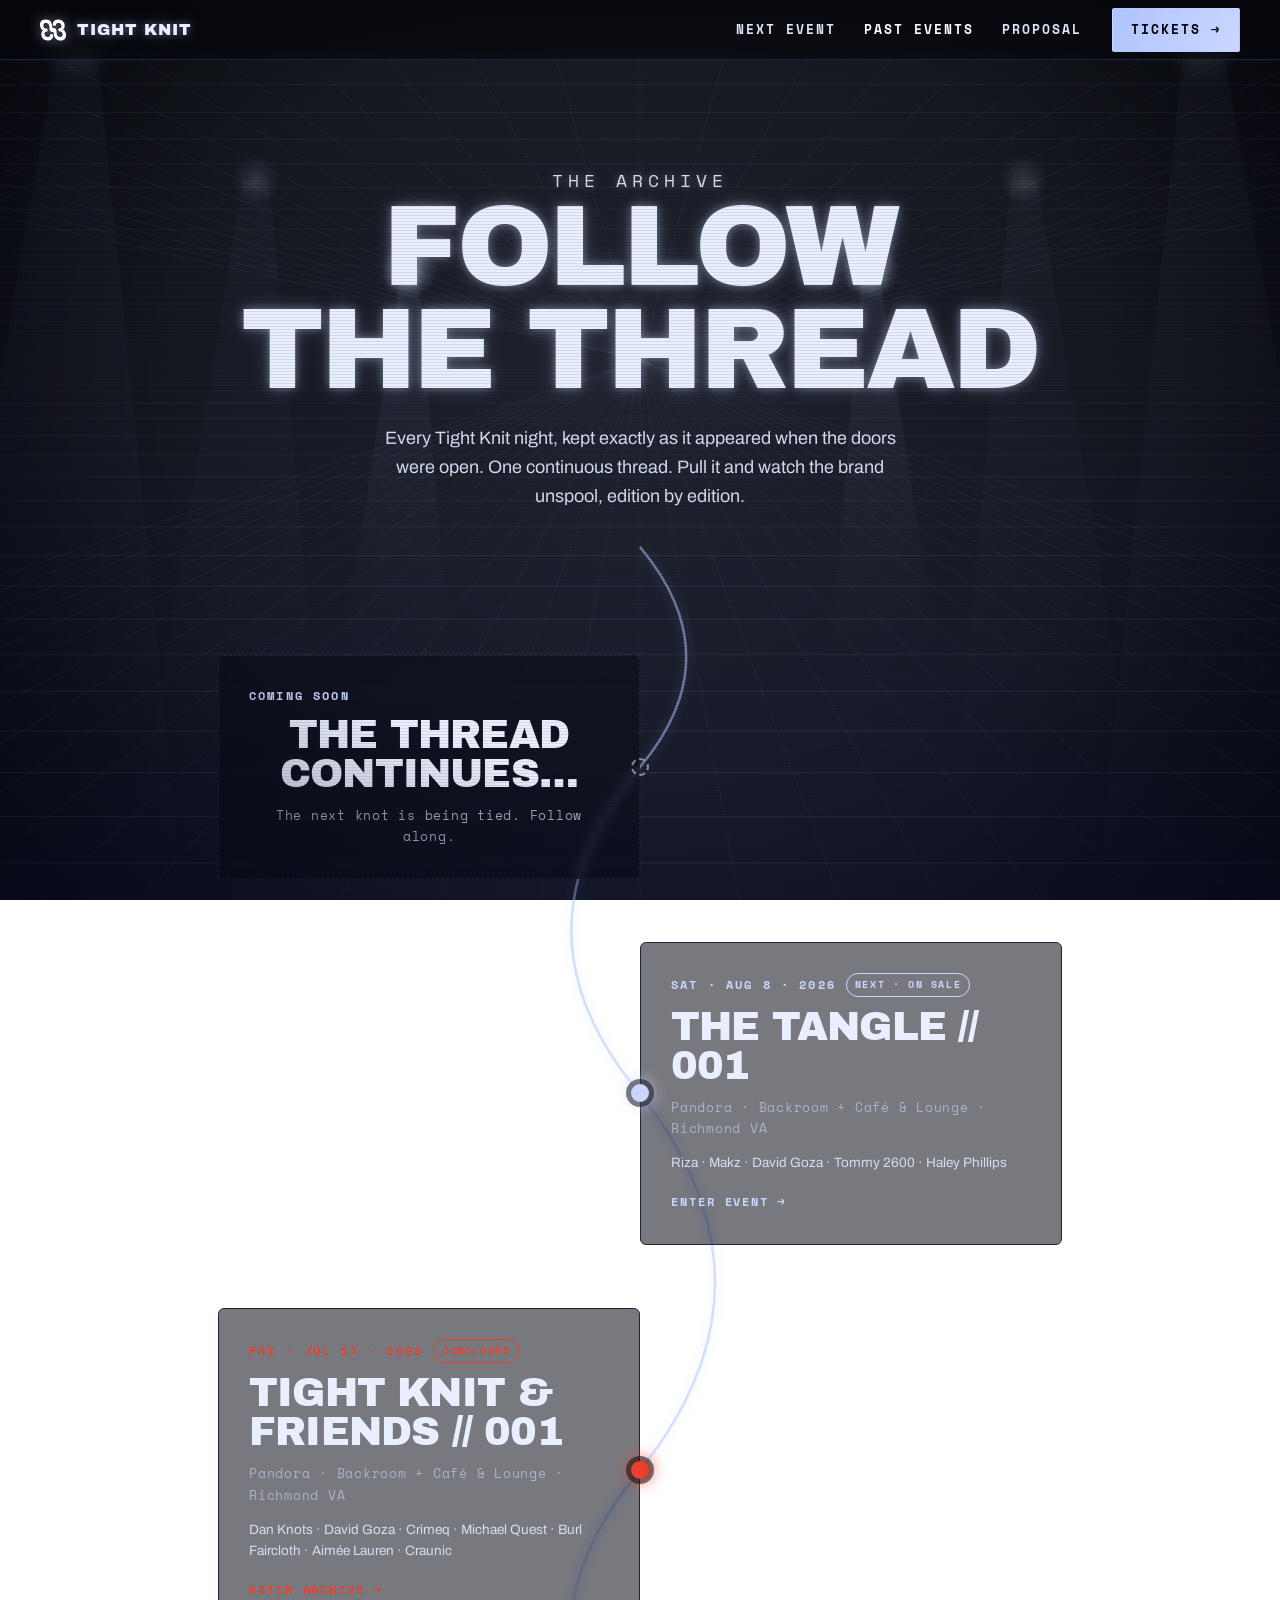
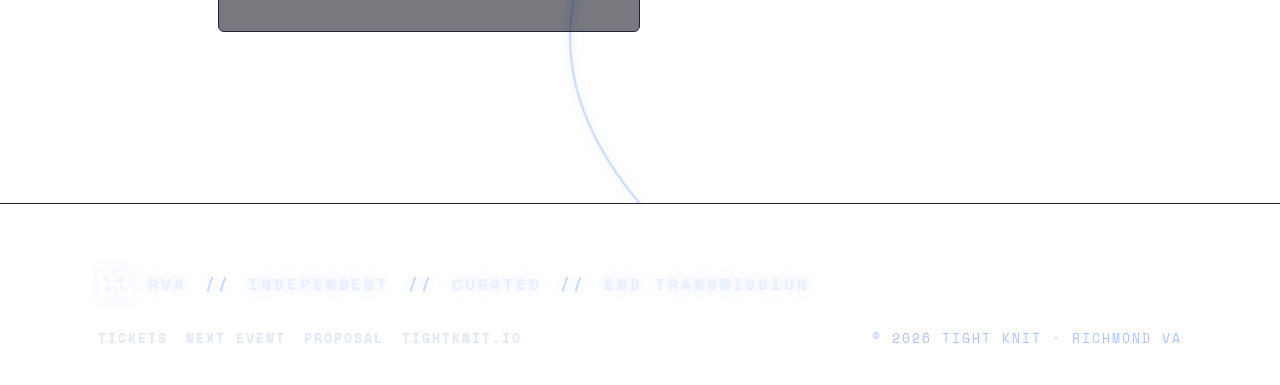
==== past-events.html @ 282d0a08 "v2.3" ====
<!DOCTYPE html>
<html lang="en">
<head>
<meta charset="UTF-8" />
<meta name="viewport" content="width=device-width, initial-scale=1.0, viewport-fit=cover" />
<title>Follow the Thread · Past Events · Tight Knit</title>
<meta name="description" content="The Tight Knit archive · every night, kept as it appeared. Follow the thread of the brand from event to event." />
<meta name="theme-color" content="#06070d" />
<link rel="icon" href="images/favicon.svg" />
<link rel="preconnect" href="https://fonts.googleapis.com" />
<link rel="preconnect" href="https://fonts.gstatic.com" crossorigin />
<link href="https://fonts.googleapis.com/css2?family=Archivo+Black&family=Archivo:wght@400;700;800;900&family=Space+Mono:wght@400;700&display=swap" rel="stylesheet" />
<link rel="stylesheet" href="home.css" />
</head>
<body>

<div class="crt-overlay" aria-hidden="true"></div>
<div class="vignette" aria-hidden="true"></div>
<canvas id="bgCanvas" aria-hidden="true" style="position:fixed;opacity:0.5"></canvas>

<header class="site-header">
  <a class="brand" href="index.html"><img class="brand-logo" src="images/tk-logo.svg" alt="" aria-hidden="true" /> Tight&nbsp;Knit</a>
  <nav class="site-nav" id="siteNav" aria-label="Primary">
    <a class="nav-link" href="index.html">Next Event</a>
    <a class="nav-link" href="past-events.html" aria-current="page">Past Events</a>
    <a class="nav-link" href="proposal.html">Proposal</a>
  </nav>
  <div class="nav-actions">
    <a class="btn btn-primary btn-sm" href="https://shotgun.live/en/events/tkp-the-tangle-001" target="_blank" rel="noopener">Tickets <span class="arrow" aria-hidden="true">→</span></a>
    <button class="nav-toggle" id="navToggle" type="button" aria-label="Open menu" aria-expanded="false" aria-controls="siteNav"><span class="nav-toggle-bars" aria-hidden="true"></span></button>
  </div>
</header>

<main>

  <section class="timeline-hero">
    <div class="wrap">
      <p class="eyebrow reveal">The Archive</p>
      <h1 class="reveal" data-delay="80">Follow<br />the Thread</h1>
      <p class="reveal" data-delay="160">Every Tight Knit night, kept exactly as it appeared when the doors were open. One continuous thread. Pull it and watch the brand unspool, edition by edition.</p>
    </div>
  </section>

  <div class="thread" id="thread">
    <svg class="thread-line" preserveAspectRatio="none" aria-hidden="true"><path class="thread-draw" d="" /></svg>

    <!-- FUTURE — top of the thread, newest first -->
    <div class="node future">
      <span class="knot-dot" aria-hidden="true"></span>
      <div class="card reveal">
        <div class="when"><span>Coming Soon</span></div>
        <h3>The Thread Continues…</h3>
        <div class="meta">The next knot is being tied. Follow along.</div>
      </div>
    </div>

    <!-- NEXT / current, live event -->
    <div class="node right" style="--ev:#c9d6ff">
      <span class="knot-dot" aria-hidden="true"></span>
      <a class="card reveal" href="index.html">
        <div class="when"><span>Sat · Aug 8 · 2026</span> <span class="status">Next · On Sale</span></div>
        <h3>The Tangle // 001</h3>
        <div class="meta">Pandora · Backroom + Café &amp; Lounge · Richmond VA</div>
        <div class="roster">Riza · Makz · David Goza · Tommy 2600 · Haley Phillips</div>
        <span class="enter">Enter Event <span class="arrow" aria-hidden="true">→</span></span>
      </a>
    </div>

    <!-- PAST -->
    <div class="node" style="--ev:#e8402c">
      <span class="knot-dot" aria-hidden="true"></span>
      <a class="card reveal" href="events/tkf-001.html">
        <div class="when"><span>Fri · Jul 17 · 2026</span> <span class="status">Concluded</span></div>
        <h3>Tight Knit &amp; Friends // 001</h3>
        <div class="meta">Pandora · Backroom + Café &amp; Lounge · Richmond VA</div>
        <div class="roster">Dan Knots · David Goza · Crimeq · Michael Quest · Burl Faircloth · Aimée Lauren · Craunic</div>
        <span class="enter">Enter Archive <span class="arrow" aria-hidden="true">→</span></span>
      </a>
    </div>
  </div>

</main>

<footer class="site-footer">
  <div class="wrap">
    <div class="footer-top">
      <img class="footer-logo" src="images/tk-logo.svg" alt="Tight Knit" />
      <div class="footer-marquee">
        <span>RVA</span><span class="sep">//</span>
        <span>Independent</span><span class="sep">//</span>
        <span>Curated</span><span class="sep">//</span>
        <span>End Transmission</span>
      </div>
    </div>
    <div class="footer-grid">
      <div class="footer-links">
        <a href="https://shotgun.live/en/events/tkp-the-tangle-001" target="_blank" rel="noopener">Tickets</a>
        <a href="index.html">Next Event</a>
        <a href="proposal.html">Proposal</a>
        <a href="https://www.tightknit.io" target="_blank" rel="noopener">tightknit.io</a>
      </div>
      <span class="end-transmission"><span>&copy; <span id="year">2026</span> Tight Knit · Richmond VA</span></span>
    </div>
  </div>
</footer>

<script src="home.js"></script>
</body>
</html>
---- home.css ----
/* ============================================================
   TIGHT KNIT · site styles (event landing · archive · timeline)
   Palette is variable-driven. Default = the CURRENT on-sale event
   (The Tangle // 001, cool ice-blue). `.theme-warm` on <body>
   restores an archived event's original palette (TKF // 001, red).
   ============================================================ */

:root {
  /* --- current event palette: THE TANGLE // 001 (ice blue) --- */
  --accent: #afc4ff;
  --accent-rgb: 175, 196, 255;
  --warm: #c9d6ff;
  --warm-rgb: 201, 214, 255;
  --head: #e9efff;
  --ink: #d4ddf2;
  --muted: #8b93a8;
  --muted-bright: #aab2c8;
  --txt-bright: #dfe6f5;
  --line: #20263a;
  --bg-raise: #0c0f1d;
  --accent-dim: rgba(175, 196, 255, 0.14);
  --knot: #e9efff;
  --glow: 0 0 8px rgba(201, 214, 255, 0.42), 0 0 20px rgba(201, 214, 255, 0.22);
  --bg-grad: linear-gradient(180deg, #050609 0%, #06070d 46%, #080a16 82%, #0b0e22 100%);
  --vignette-col: rgba(4, 6, 16, 0.62);
  --veil-btm: rgba(6, 9, 24, 0.5);
  --chrome-1: rgba(5, 6, 11, 0.79);
  --chrome-2: rgba(5, 6, 11, 0.63);

  /* --- type --- */
  --mono: "Space Mono", ui-monospace, SFMono-Regular, Menlo, monospace;
  --sans: "Archivo", system-ui, -apple-system, sans-serif;
  --display: "Archivo Black", "Archivo", system-ui, sans-serif;
  --nav-h: 60px;
  --ease: cubic-bezier(0.22, 1, 0.36, 1);
  --maxw: 1180px;
}

/* --- archived event palette: TIGHT KNIT & FRIENDS // 001 (warm red) --- */
.theme-warm {
  --accent: #e8402c;
  --accent-rgb: 232, 64, 44;
  --warm: #ff7a3d;
  --warm-rgb: 255, 122, 61;
  --head: #fbf1e0;
  --ink: #eceae3;
  --muted: #8a857c;
  --muted-bright: #a39d92;
  --txt-bright: #e9e3d8;
  --line: #2a211c;
  --bg-raise: #0f0b09;
  --accent-dim: rgba(232, 64, 44, 0.14);
  --glow: none;
  --bg-grad: linear-gradient(180deg, #070707 0%, #0a0707 46%, #160d09 82%, #25140c 100%);
  --vignette-col: rgba(8, 3, 3, 0.6);
  --veil-btm: rgba(28, 12, 8, 0.5);
  --chrome-1: rgba(7, 7, 7, 0.79);
  --chrome-2: rgba(7, 7, 7, 0.63);
}

* { margin: 0; padding: 0; box-sizing: border-box; }

html { scroll-behavior: smooth; }

body {
  background: var(--bg-grad) no-repeat;
  background-attachment: fixed;
  color: var(--ink);
  font-family: var(--sans);
  font-size: 16px;
  line-height: 1.6;
  -webkit-font-smoothing: antialiased;
  min-height: 100vh;
  overflow-x: hidden;
}

a { color: inherit; }
::selection { background: var(--accent); color: #05060b; }

/* ---------- CRT atmosphere ---------- */
.crt-overlay {
  position: fixed; inset: 0; z-index: 90; pointer-events: none;
  background: repeating-linear-gradient(
    to bottom,
    transparent 0px, transparent 2px,
    rgba(0, 0, 0, 0.16) 2px, rgba(0, 0, 0, 0.16) 3px
  );
  mix-blend-mode: multiply;
  opacity: 0.55;
}
.vignette {
  position: fixed; inset: 0; z-index: 89; pointer-events: none;
  background: radial-gradient(ellipse at 50% 42%, transparent 54%, var(--vignette-col) 100%);
}

/* ---------- header / nav ---------- */
.site-header {
  position: fixed; top: 0; left: 0; right: 0; z-index: 100;
  height: var(--nav-h);
  display: flex; align-items: center; justify-content: flex-start;
  gap: clamp(14px, 3vw, 30px);
  padding: 0 clamp(16px, 4vw, 40px);
  border-bottom: 1px solid var(--line);
  background: linear-gradient(to bottom, var(--chrome-1), var(--chrome-2));
  backdrop-filter: blur(8px);
}
.brand {
  display: flex; align-items: center; gap: 11px;
  margin-right: auto;
  font-family: var(--display);
  font-size: 16px;
  letter-spacing: 0.06em;
  text-transform: uppercase;
  color: var(--head);
  text-decoration: none;
  white-space: nowrap;
  text-shadow: var(--glow);
}
.brand-logo {
  width: 26px; height: 26px;
  display: block;
  filter: drop-shadow(0 0 6px rgba(var(--warm-rgb), 0.5));
}

.site-nav { display: flex; align-items: center; gap: clamp(10px, 2.4vw, 28px); }
.site-nav a {
  font-family: var(--mono);
  font-size: 12.5px;
  font-weight: 700;
  letter-spacing: 0.16em;
  text-transform: uppercase;
  color: var(--txt-bright);
  text-decoration: none;
  transition: color 0.2s;
  white-space: nowrap;
}
.site-nav a.nav-link:hover,
.site-nav a.nav-link[aria-current="page"] { color: #fff; }
.site-nav a.btn-primary { color: #000; }

/* right-side action cluster: tickets button + mobile hamburger */
.nav-actions { display: flex; align-items: center; gap: 12px; }
.nav-toggle {
  display: none;                 /* shown only on mobile */
  width: 42px; height: 36px;
  align-items: center; justify-content: center;
  border: 1px solid var(--line); border-radius: 4px;
  background: transparent; cursor: pointer;
  transition: border-color 0.2s;
}
.nav-toggle:hover { border-color: var(--accent); }
.nav-toggle-bars, .nav-toggle-bars::before, .nav-toggle-bars::after {
  content: ""; display: block; width: 19px; height: 2px; border-radius: 2px;
  background: var(--head); transition: transform 0.22s var(--ease), opacity 0.15s;
}
.nav-toggle-bars { position: relative; }
.nav-toggle-bars::before { position: absolute; left: 0; top: -6px; }
.nav-toggle-bars::after  { position: absolute; left: 0; top: 6px; }
.nav-toggle[aria-expanded="true"] .nav-toggle-bars { background: transparent; }
.nav-toggle[aria-expanded="true"] .nav-toggle-bars::before { transform: translateY(6px) rotate(45deg); }
.nav-toggle[aria-expanded="true"] .nav-toggle-bars::after  { transform: translateY(-6px) rotate(-45deg); }

/* visible keyboard focus (WCAG 2.4.7) */
a:focus-visible,
button:focus-visible,
.btn:focus-visible {
  outline: 2px solid var(--warm);
  outline-offset: 3px;
  border-radius: 2px;
}

/* ---------- buttons ---------- */
.btn {
  display: inline-flex; align-items: center; gap: 10px;
  font-family: var(--mono);
  font-size: 13.5px;
  font-weight: 700;
  letter-spacing: 0.16em;
  text-transform: uppercase;
  text-decoration: none;
  padding: 15px 26px;
  border: 1px solid var(--accent);
  border-radius: 2px;
  cursor: pointer;
  transition: transform 0.15s var(--ease), box-shadow 0.25s, background 0.25s, color 0.2s;
}
.btn-primary {
  color: #000;
  background: linear-gradient(120deg, var(--accent), var(--warm));
  border-color: transparent;
}
.btn-primary:hover {
  transform: translateY(-2px);
  box-shadow: 0 10px 32px rgba(var(--accent-rgb), 0.4);
}
.btn-ghost { color: var(--head); background: transparent; }
.btn-ghost:hover { background: var(--accent-dim); transform: translateY(-2px); }
.btn-sm { padding: 11px 18px; font-size: 12.5px; }
.btn .arrow { transition: transform 0.2s; }
.btn:hover .arrow { transform: translateX(3px); }

/* ---------- shells ---------- */
main { position: relative; z-index: 1; }
.wrap { width: 100%; max-width: var(--maxw); margin: 0 auto; padding: 0 clamp(20px, 5vw, 48px); }
.section { padding: clamp(56px, 9vh, 110px) 0; }
.section-line { border-top: 1px solid var(--line); }

.eyebrow {
  font-family: var(--mono);
  font-size: 12px;
  letter-spacing: 0.28em;
  text-transform: uppercase;
  color: var(--warm);
  margin-bottom: 18px;
  text-shadow: var(--glow);
}

/* ---------- hero ---------- */
.hero {
  position: relative;
  min-height: 100svh;
  display: flex; align-items: center;
  padding-top: var(--nav-h);
  overflow: hidden;
}
#bgCanvas {
  position: absolute; inset: 0;
  width: 100%; height: 100%;
  display: block; z-index: 0;
}
.hero-veil {
  position: absolute; inset: 0; z-index: 1;
  background: linear-gradient(180deg, rgba(0,0,0,0.5) 0%, rgba(0,0,0,0.42) 60%, var(--veil-btm) 100%);
  pointer-events: none;
}
/* animated Tangle knot centerpiece (current event only) */
.hero-knot {
  position: absolute; z-index: 2;
  right: clamp(-60px, 1vw, 40px);
  top: 50%; transform: translateY(-50%);
  width: min(52vw, 660px); height: min(52vw, 660px);
  opacity: 0.92;
  pointer-events: none;
  overflow: visible;
}
.hero .wrap { position: relative; z-index: 3; }

.hero-kicker {
  font-family: var(--mono);
  font-size: clamp(12px, 1.6vw, 15px);
  font-weight: 700;
  letter-spacing: 0.3em;
  text-transform: uppercase;
  color: var(--head);
  margin-bottom: 6px;
  text-shadow: var(--glow);
}
.hero-kicker .sep { color: var(--warm); }
.hero-sub {
  font-family: var(--mono);
  font-size: clamp(12px, 1.5vw, 15px);
  letter-spacing: 0.24em;
  text-transform: uppercase;
  color: var(--txt-bright);
  margin-bottom: clamp(20px, 4vh, 38px);
}
.hero-title {
  font-family: var(--display);
  font-weight: 400;
  font-size: clamp(60px, 15vw, 200px);
  line-height: 0.84;
  letter-spacing: -0.03em;
  text-transform: uppercase;
  color: var(--head);
  text-shadow: var(--glow), 0 6px 60px rgba(0,0,0,0.6);
}
.hero-title span { display: block; }
.hero-flag {
  margin: clamp(20px, 3.6vh, 36px) 0 0;
  display: flex; flex-wrap: wrap; gap: 12px 24px;
  font-family: var(--mono);
  font-size: clamp(13px, 1.6vw, 17px);
  font-weight: 700;
  letter-spacing: 0.12em;
  text-transform: uppercase;
  color: var(--head);
  text-shadow: var(--glow);
}
.hero-flag .sep { color: var(--warm); font-weight: 700; }
.hero-flag-2 { margin-top: clamp(10px, 1.6vh, 14px); }
.hero-cta { margin-top: clamp(26px, 4.4vh, 44px); display: flex; flex-wrap: wrap; gap: 16px 18px; align-items: center; }

/* ---------- lineup ---------- */
.rooms { display: grid; grid-template-columns: 1fr 1fr; gap: clamp(20px, 4vw, 56px); }
.room { position: relative; }
.room-tag {
  display: flex; align-items: center; gap: clamp(12px, 1.6vw, 18px);
  margin-bottom: 18px;
  padding-bottom: 14px;
  border-bottom: 2px solid;
  border-image: linear-gradient(90deg, var(--accent), var(--warm)) 1;
}
.room-tag .num {
  flex-shrink: 0;
  font-family: var(--display);
  font-size: clamp(30px, 4.4vw, 48px); line-height: 0.9;
  color: var(--warm);
  text-shadow: var(--glow);
}
.room-head { display: flex; flex-direction: column; gap: 6px; }
.room-tag .label {
  font-family: var(--mono);
  font-size: clamp(12px, 1.4vw, 15px);
  font-weight: 700;
  letter-spacing: 0.2em;
  text-transform: uppercase;
  color: var(--head);
  line-height: 1;
}
.room-tag .sub {
  font-family: var(--mono);
  font-size: clamp(10px, 1.1vw, 12px);
  font-weight: 400;
  letter-spacing: 0.16em;
  text-transform: uppercase;
  color: var(--muted-bright);
  line-height: 1;
}
.lineup { list-style: none; }
.lineup li {
  display: flex;
  align-items: center;
  justify-content: space-between;
  gap: clamp(12px, 1.6vw, 18px);
  font-family: var(--display);
  font-size: clamp(19px, 3vw, 40px);
  line-height: 1.05;
  letter-spacing: -0.01em;
  text-transform: uppercase;
  color: var(--head);
  padding: 7px 0;
  white-space: nowrap;
}
.lineup li .who { display: inline-flex; align-items: center; gap: clamp(10px, 1.4vw, 16px); min-width: 0; }
.lineup li .name { display: inline-block; }

/* origin tag, e.g. Riza (DC) / Tommy 2600 (Vinyl) */
.lineup li .origin {
  font-family: var(--mono);
  font-weight: 700;
  font-size: 0.32em;
  letter-spacing: 0.04em;
  color: var(--warm);
  margin-left: 0.5em;
}

/* icon-only SoundCloud / Instagram preview button */
.sc-btn {
  flex-shrink: 0;
  display: inline-flex; align-items: center; justify-content: center;
  width: clamp(28px, 2.6vw, 36px);
  height: clamp(28px, 2.6vw, 36px);
  border: 1px solid var(--line);
  border-radius: 7px;
  color: #ff5500;                        /* SoundCloud brand orange */
  background: rgba(255, 85, 0, 0.07);
  transition: background 0.2s, border-color 0.2s, color 0.2s, transform 0.15s;
}
.sc-btn:hover, .sc-btn:focus-visible {
  background: #ff5500; border-color: #ff5500; color: #000;
  transform: translateY(-1px);
}
.sc-btn.ig { color: #e1306c; background: rgba(225, 48, 108, 0.09); }
.sc-btn.ig:hover, .sc-btn.ig:focus-visible { background: #e1306c; border-color: #e1306c; color: #fff; }
.sc-ico { width: 74%; height: 74%; display: block; fill: currentColor; }

/* parenthetical lockup, e.g. ( HYBRID / LIVE SET ) flanking a name */
.paren-lockup { display: inline-flex; align-items: center; gap: 0.2em; }
.paren-lockup .paren { font-weight: 300; font-size: 0.92em; line-height: 0.78; color: var(--head); }
.paren-lockup .paren-text {
  font-family: var(--sans);
  font-weight: 800; font-size: 0.3em; line-height: 1.04;
  letter-spacing: 0.04em; text-transform: uppercase; text-align: center;
  color: var(--head);
}

/* ---------- details ---------- */
.details { display: grid; grid-template-columns: repeat(3, 1fr); gap: clamp(20px, 3vw, 40px); }
.detail .k {
  font-family: var(--mono);
  font-size: 12px; font-weight: 700; letter-spacing: 0.24em;
  text-transform: uppercase; color: var(--warm); margin-bottom: 12px;
  text-shadow: var(--glow);
}
.detail .v { font-weight: 700; font-size: clamp(20px, 2.4vw, 28px); line-height: 1.35; color: var(--head); }
.detail .v small { display: block; color: var(--muted-bright); font-size: 0.62em; font-weight: 400; letter-spacing: 0.04em; }

.details-cta { margin-top: clamp(32px, 6vh, 56px); display: flex; flex-wrap: wrap; gap: 14px; align-items: center; }

/* archived-event state (no live ticket link in the page body) */
.past-tag {
  display: inline-flex; align-items: center; gap: 10px;
  font-family: var(--mono); font-size: 12.5px; font-weight: 700;
  letter-spacing: 0.2em; text-transform: uppercase;
  color: var(--muted-bright);
  border: 1px solid var(--line); border-radius: 2px;
  padding: 14px 22px;
}
.past-tag .dot { width: 8px; height: 8px; border-radius: 50%; background: var(--muted); }

/* ---------- proposal teaser ---------- */
.teaser { display: grid; grid-template-columns: 1.2fr 1fr; gap: clamp(28px, 5vw, 64px); align-items: center; }
.teaser h2 {
  font-family: var(--display); font-weight: 400;
  font-size: clamp(30px, 4.4vw, 52px); line-height: 1.02; letter-spacing: -0.02em;
  color: var(--head); text-wrap: balance; margin-bottom: 20px;
}
.teaser p { max-width: 54ch; color: var(--ink); font-size: clamp(15px, 1.6vw, 17px); margin-bottom: 26px; }
.teaser em { color: var(--warm); font-style: normal; }
.teaser-card {
  border: 1px solid var(--line); border-radius: 4px;
  background: var(--bg-raise); padding: clamp(22px, 3vw, 36px); font-family: var(--mono);
}
.teaser-card .row {
  display: flex; justify-content: space-between; gap: 16px;
  padding: 12px 0; border-bottom: 1px solid var(--line);
  font-size: 13px; letter-spacing: 0.08em;
}
.teaser-card .row:last-child { border-bottom: 0; }
.teaser-card .row .lab { color: var(--muted-bright); text-transform: uppercase; letter-spacing: 0.16em; }
.teaser-card .row .val { color: var(--head); text-align: right; }

/* ============================================================
   PAST EVENTS · "follow the thread" timeline
   ============================================================ */
.timeline-hero { padding: clamp(96px, 16vh, 180px) 0 clamp(20px, 4vh, 40px); text-align: center; }
.timeline-hero h1 {
  font-family: var(--display); font-weight: 400;
  font-size: clamp(44px, 9vw, 118px); line-height: 0.9; letter-spacing: -0.03em;
  text-transform: uppercase; color: var(--head); text-shadow: var(--glow);
}
.timeline-hero p {
  max-width: 52ch; margin: 22px auto 0; color: var(--ink);
  font-size: clamp(15px, 1.7vw, 18px);
}

.thread { position: relative; max-width: 940px; margin: 0 auto; padding: clamp(20px, 5vh, 60px) clamp(20px, 5vw, 48px) clamp(80px, 12vh, 140px); }
/* the winding thread runs down the centre; SVG sits behind the nodes */
.thread-line { position: absolute; inset: 0; width: 100%; height: 100%; pointer-events: none; z-index: 0; overflow: visible; }
.thread-line path { fill: none; stroke: var(--accent); stroke-width: 2.5; opacity: 0.55;
  filter: drop-shadow(0 0 6px rgba(var(--accent-rgb), 0.5)); }
.thread-line .thread-draw { stroke-dasharray: var(--len); stroke-dashoffset: var(--len); transition: stroke-dashoffset 2.4s var(--ease); }
.thread.in .thread-line .thread-draw { stroke-dashoffset: 0; }

.node { position: relative; z-index: 1; display: grid; grid-template-columns: 1fr 1fr; gap: 0;
  margin: clamp(40px, 7vh, 84px) 0; align-items: center; }
.node .card { grid-column: 1; }
.node.right .card { grid-column: 2; }
/* connector dot on the thread */
.node .knot-dot {
  position: absolute; left: 50%; top: 50%; transform: translate(-50%, -50%);
  width: 18px; height: 18px; border-radius: 50%;
  background: var(--ev, var(--accent));
  box-shadow: 0 0 0 5px rgba(0,0,0,0.5), 0 0 16px 2px var(--ev, var(--accent));
  z-index: 2;
}
.card {
  border: 1px solid var(--line); border-radius: 6px;
  background: rgba(10, 12, 22, 0.55); backdrop-filter: blur(4px);
  padding: clamp(20px, 2.6vw, 30px);
  transition: border-color 0.25s, transform 0.25s, box-shadow 0.25s;
}
a.card { display: block; text-decoration: none; }
a.card:hover { border-color: var(--ev, var(--accent)); transform: translateY(-3px);
  box-shadow: 0 14px 40px rgba(0,0,0,0.4); }
.card .when {
  font-family: var(--mono); font-size: 12px; font-weight: 700; letter-spacing: 0.18em;
  text-transform: uppercase; color: var(--ev, var(--warm)); margin-bottom: 10px;
  display: flex; align-items: center; gap: 10px;
}
.card .status {
  font-size: 10px; letter-spacing: 0.16em; padding: 3px 8px; border-radius: 999px;
  border: 1px solid currentColor;
}
.card h3 {
  font-family: var(--display); font-weight: 400;
  font-size: clamp(24px, 3.4vw, 40px); line-height: 0.98; letter-spacing: -0.02em;
  text-transform: uppercase; color: var(--head); margin-bottom: 12px;
}
.card .meta { font-family: var(--mono); font-size: 12.5px; color: var(--muted-bright);
  letter-spacing: 0.06em; line-height: 1.7; }
.card .roster { margin-top: 14px; font-size: 13.5px; color: var(--ink); line-height: 1.55; }
.card .enter {
  margin-top: 18px; display: inline-flex; align-items: center; gap: 8px;
  font-family: var(--mono); font-size: 12px; font-weight: 700; letter-spacing: 0.16em;
  text-transform: uppercase; color: var(--ev, var(--accent));
}
a.card:hover .enter .arrow { transform: translateX(3px); }
.card .enter .arrow { transition: transform 0.2s; }
.node.future .card { border-style: dashed; opacity: 0.85; text-align: center; }
.node.future .knot-dot { background: transparent; border: 2px dashed var(--muted); box-shadow: none; }

/* ---------- footer ---------- */
.site-footer {
  position: relative; z-index: 1;
  border-top: 1px solid var(--line);
  padding: clamp(40px, 7vh, 72px) 0 clamp(28px, 4vh, 44px);
}
.footer-top { display: flex; align-items: center; gap: 16px; margin-bottom: 28px; }
.footer-logo { width: 34px; height: 34px; opacity: 0.92;
  filter: drop-shadow(0 0 8px rgba(var(--warm-rgb), 0.45)); }
.footer-marquee {
  display: flex; flex-wrap: wrap; align-items: center; gap: 10px 18px;
  font-family: var(--mono); font-size: clamp(13px, 1.6vw, 16px); font-weight: 700;
  letter-spacing: 0.18em; text-transform: uppercase; color: var(--head);
  text-shadow: var(--glow);
}
.footer-marquee .sep { color: var(--warm); }
.footer-grid {
  display: flex; flex-wrap: wrap; justify-content: space-between; gap: 20px;
  font-family: var(--mono); font-size: 12.5px; letter-spacing: 0.16em;
  text-transform: uppercase; color: var(--muted-bright);
}
.footer-grid a { text-decoration: none; font-weight: 700; color: var(--txt-bright); transition: color 0.2s; }
.footer-grid a:hover { color: var(--warm); }
.footer-links { display: flex; flex-wrap: wrap; gap: 18px; }
.end-transmission { display: flex; align-items: center; gap: 8px; color: var(--accent); }

/* ---------- entrance reveal ---------- */
.reveal { opacity: 0; transform: translateY(22px); }
.reveal.in { animation: rise 0.8s var(--ease) forwards; }
@keyframes rise { to { opacity: 1; transform: translateY(0); } }

/* ---------- responsive ---------- */
@media (max-width: 900px) {
  .hero-knot { right: auto; left: 50%; transform: translate(-50%, -50%); top: 46%;
    width: min(88vw, 520px); height: min(88vw, 520px); opacity: 0.32; z-index: 0; }
}
@media (max-width: 860px) {
  .rooms { grid-template-columns: 1fr; gap: 40px; }
  .teaser { grid-template-columns: 1fr; }
  .details { grid-template-columns: 1fr; gap: 26px; }
  /* timeline collapses to a single left rail */
  .node, .node.right { grid-template-columns: 1fr; }
  .node .card, .node.right .card { grid-column: 1; margin-left: 34px; }
  .node .knot-dot { left: 8px; }
  .thread { padding-left: 8px; padding-right: 8px; }
}
/* mobile menu: collapse the nav links into a hamburger dropdown */
@media (max-width: 680px) {
  .nav-toggle { display: inline-flex; }
  .site-nav {
    position: fixed; top: var(--nav-h); left: 0; right: 0;
    flex-direction: column; align-items: stretch; gap: 0;
    padding: 6px clamp(16px, 4vw, 40px) 14px;
    background: linear-gradient(to bottom, var(--chrome-1), var(--chrome-2));
    backdrop-filter: blur(10px);
    border-bottom: 1px solid var(--line);
    max-height: calc(100dvh - var(--nav-h)); overflow-y: auto;
    transform: translateY(-10px); opacity: 0; pointer-events: none;
    transition: opacity 0.2s var(--ease), transform 0.2s var(--ease);
  }
  .site-nav.open { transform: translateY(0); opacity: 1; pointer-events: auto; }
  .site-nav a.nav-link {
    padding: 15px 4px; font-size: 15px; color: var(--head);
    border-bottom: 1px solid var(--line);
  }
  .site-nav a.nav-link:last-child { border-bottom: 0; }
}

@media (max-width: 560px) {
  .brand { font-size: 15px; }
  .hero-flag { flex-direction: column; gap: 8px; }
  .hero-flag .sep { display: none; }
}

@media (prefers-reduced-motion: reduce) {
  html { scroll-behavior: auto; }
  .reveal { opacity: 1; transform: none; animation: none; }
  .thread-line .thread-draw { transition: none; stroke-dashoffset: 0; }
}
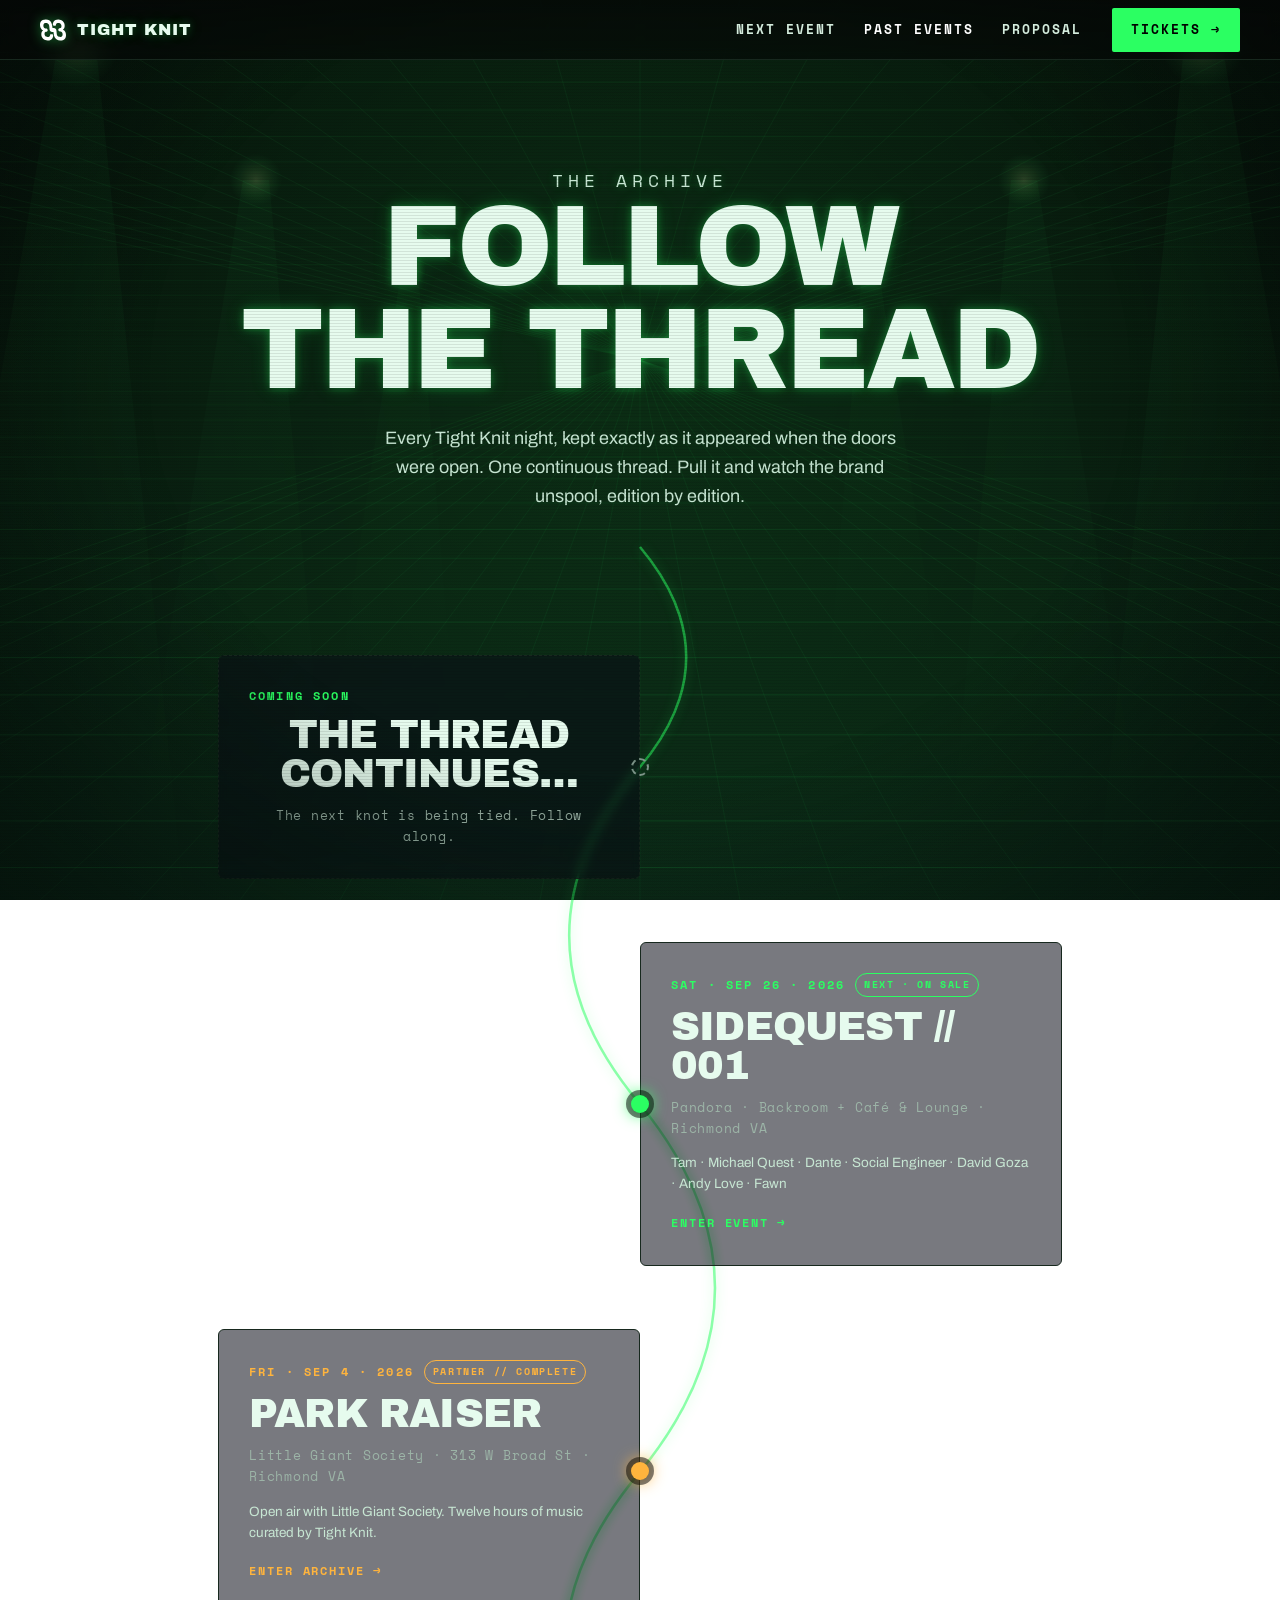
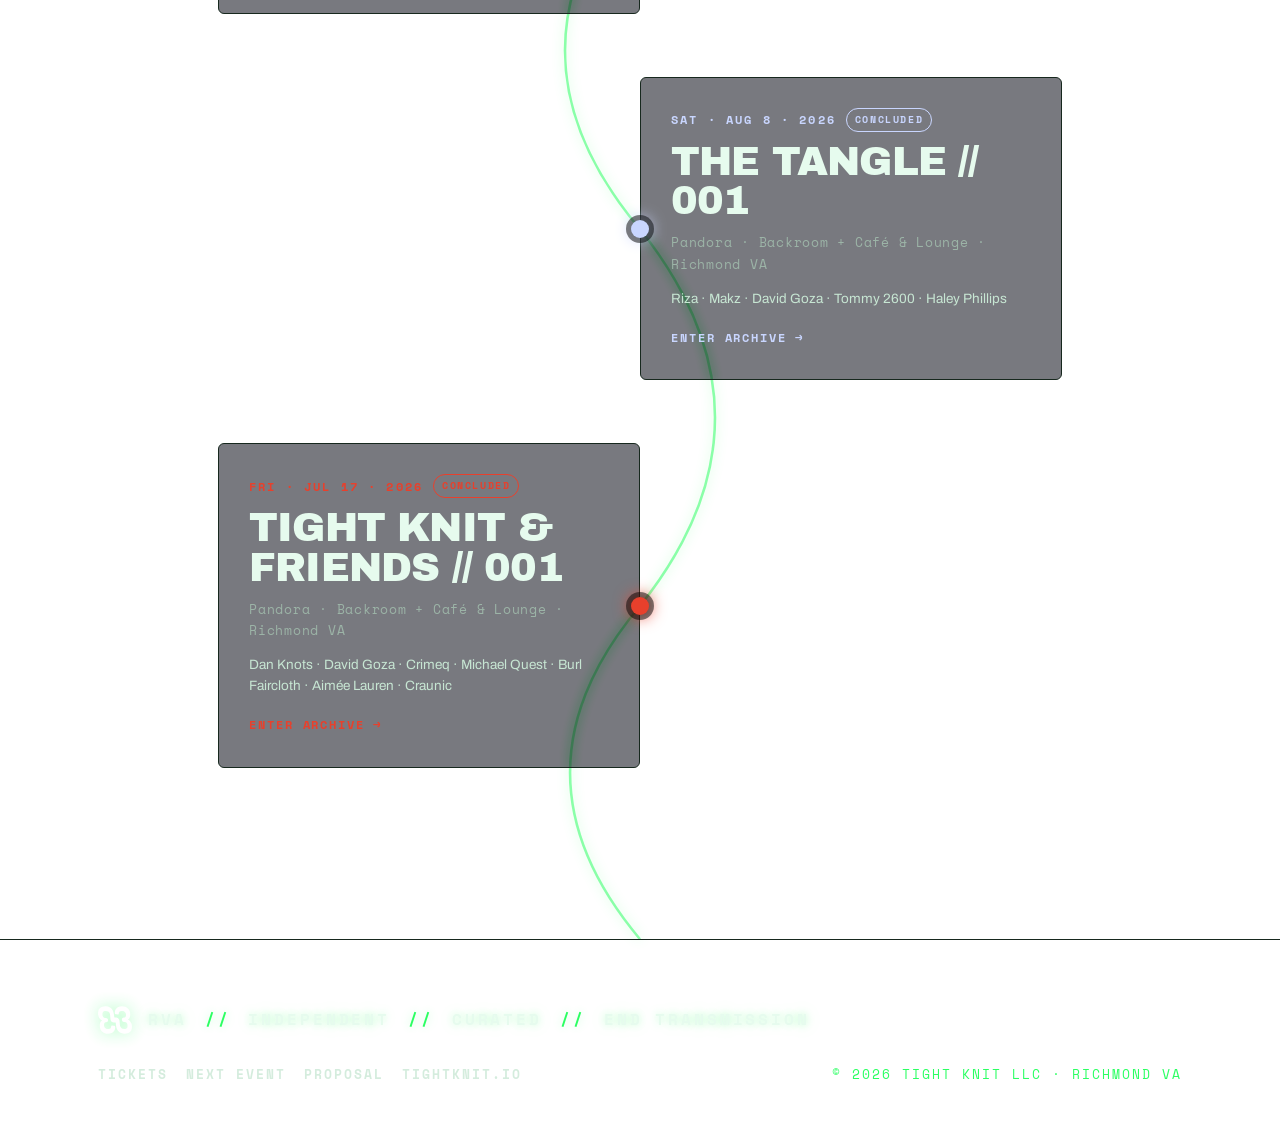
==== commit cddddb9d: "v2.4" ====
--- a/past-events.html
+++ b/past-events.html
@@ -26,7 +26,7 @@
     <a class="nav-link" href="proposal.html">Proposal</a>
   </nav>
   <div class="nav-actions">
-    <a class="btn btn-primary btn-sm" href="https://shotgun.live/en/events/tkp-the-tangle-001" target="_blank" rel="noopener">Tickets <span class="arrow" aria-hidden="true">→</span></a>
+    <a class="btn btn-primary btn-sm" href="https://shotgun.live/events/sidequest-001" target="_blank" rel="noopener">Tickets <span class="arrow" aria-hidden="true">→</span></a>
     <button class="nav-toggle" id="navToggle" type="button" aria-label="Open menu" aria-expanded="false" aria-controls="siteNav"><span class="nav-toggle-bars" aria-hidden="true"></span></button>
   </div>
 </header>
@@ -44,7 +44,7 @@
   <div class="thread" id="thread">
     <svg class="thread-line" preserveAspectRatio="none" aria-hidden="true"><path class="thread-draw" d="" /></svg>
 
-    <!-- FUTURE — top of the thread, newest first -->
+    <!-- FUTURE //top of the thread, newest first -->
     <div class="node future">
       <span class="knot-dot" aria-hidden="true"></span>
       <div class="card reveal">
@@ -55,18 +55,42 @@
     </div>
 
     <!-- NEXT / current, live event -->
-    <div class="node right" style="--ev:#c9d6ff">
+    <div class="node right" style="--ev:#2bff62">
       <span class="knot-dot" aria-hidden="true"></span>
       <a class="card reveal" href="index.html">
-        <div class="when"><span>Sat · Aug 8 · 2026</span> <span class="status">Next · On Sale</span></div>
-        <h3>The Tangle // 001</h3>
+        <div class="when"><span>Sat · Sep 26 · 2026</span> <span class="status">Next · On Sale</span></div>
+        <h3>Sidequest // 001</h3>
         <div class="meta">Pandora · Backroom + Café &amp; Lounge · Richmond VA</div>
-        <div class="roster">Riza · Makz · David Goza · Tommy 2600 · Haley Phillips</div>
+        <div class="roster">Tam · Michael Quest · Dante · Social Engineer · David Goza · Andy Love · Fawn</div>
         <span class="enter">Enter Event <span class="arrow" aria-hidden="true">→</span></span>
       </a>
     </div>
 
-    <!-- PAST -->
+    <!-- PAST //Park Raiser (partner, Little Giant Society) -->
+    <div class="node" style="--ev:#ffb43d">
+      <span class="knot-dot" aria-hidden="true"></span>
+      <a class="card reveal" href="events/park-raiser.html">
+        <div class="when"><span>Fri · Sep 4 · 2026</span> <span class="status">Partner // Complete</span></div>
+        <h3>Park Raiser</h3>
+        <div class="meta">Little Giant Society · 313 W Broad St · Richmond VA</div>
+        <div class="roster">Open air with Little Giant Society. Twelve hours of music curated by Tight Knit.</div>
+        <span class="enter">Enter Archive <span class="arrow" aria-hidden="true">→</span></span>
+      </a>
+    </div>
+
+    <!-- PAST //The Tangle -->
+    <div class="node right" style="--ev:#c9d6ff">
+      <span class="knot-dot" aria-hidden="true"></span>
+      <a class="card reveal" href="events/tangle-001.html">
+        <div class="when"><span>Sat · Aug 8 · 2026</span> <span class="status">Concluded</span></div>
+        <h3>The Tangle // 001</h3>
+        <div class="meta">Pandora · Backroom + Café &amp; Lounge · Richmond VA</div>
+        <div class="roster">Riza · Makz · David Goza · Tommy 2600 · Haley Phillips</div>
+        <span class="enter">Enter Archive <span class="arrow" aria-hidden="true">→</span></span>
+      </a>
+    </div>
+
+    <!-- PAST //TK & Friends -->
     <div class="node" style="--ev:#e8402c">
       <span class="knot-dot" aria-hidden="true"></span>
       <a class="card reveal" href="events/tkf-001.html">
@@ -94,12 +118,12 @@
     </div>
     <div class="footer-grid">
       <div class="footer-links">
-        <a href="https://shotgun.live/en/events/tkp-the-tangle-001" target="_blank" rel="noopener">Tickets</a>
+        <a href="index.html">Tickets</a>
         <a href="index.html">Next Event</a>
         <a href="proposal.html">Proposal</a>
         <a href="https://www.tightknit.io" target="_blank" rel="noopener">tightknit.io</a>
       </div>
-      <span class="end-transmission"><span>&copy; <span id="year">2026</span> Tight Knit · Richmond VA</span></span>
+      <span class="end-transmission"><span>&copy; <span id="year">2026</span> Tight Knit LLC · Richmond VA</span></span>
     </div>
   </div>
 </footer>
--- a/home.css
+++ b/home.css
@@ -1,12 +1,45 @@
 /* ============================================================
    TIGHT KNIT · site styles (event landing · archive · timeline)
    Palette is variable-driven. Default = the CURRENT on-sale event
-   (The Tangle // 001, cool ice-blue). `.theme-warm` on <body>
-   restores an archived event's original palette (TKF // 001, red).
+   (Sidequest // 001, vivid green). Body theme classes restore an
+   archived event's original palette:
+     .theme-blue  → The Tangle // 001 (ice blue)
+     .theme-warm  → Tight Knit & Friends // 001 (red)
    ============================================================ */
 
 :root {
-  /* --- current event palette: THE TANGLE // 001 (ice blue) --- */
+  /* --- current event palette: SIDEQUEST // 001 (vivid green) --- */
+  --accent: #2bff62;
+  --accent-rgb: 43, 255, 98;
+  --warm: #2bff62;
+  --warm-rgb: 43, 255, 98;
+  --head: #e6fbee;
+  --ink: #c7e6d3;
+  --muted: #7e968a;
+  --muted-bright: #9cb4a7;
+  --txt-bright: #d4ecdd;
+  --line: #17281e;
+  --bg-raise: #0a1510;
+  --accent-dim: rgba(43, 255, 98, 0.13);
+  --knot: #e6fbee;
+  --glow: 0 0 8px rgba(43, 255, 98, 0.30), 0 0 20px rgba(43, 255, 98, 0.16);
+  --bg-grad: linear-gradient(180deg, #050706 0%, #060a08 46%, #08150e 82%, #0a1e14 100%);
+  --vignette-col: rgba(3, 12, 8, 0.62);
+  --veil-btm: rgba(6, 22, 14, 0.5);
+  --chrome-1: rgba(5, 7, 6, 0.79);
+  --chrome-2: rgba(5, 7, 6, 0.63);
+
+  /* --- type --- */
+  --mono: "Space Mono", ui-monospace, SFMono-Regular, Menlo, monospace;
+  --sans: "Archivo", system-ui, -apple-system, sans-serif;
+  --display: "Archivo Black", "Archivo", system-ui, sans-serif;
+  --nav-h: 60px;
+  --ease: cubic-bezier(0.22, 1, 0.36, 1);
+  --maxw: 1180px;
+}
+
+/* --- archived event palette: THE TANGLE // 001 (ice blue) --- */
+.theme-blue {
   --accent: #afc4ff;
   --accent-rgb: 175, 196, 255;
   --warm: #c9d6ff;
@@ -26,14 +59,6 @@
   --veil-btm: rgba(6, 9, 24, 0.5);
   --chrome-1: rgba(5, 6, 11, 0.79);
   --chrome-2: rgba(5, 6, 11, 0.63);
-
-  /* --- type --- */
-  --mono: "Space Mono", ui-monospace, SFMono-Regular, Menlo, monospace;
-  --sans: "Archivo", system-ui, -apple-system, sans-serif;
-  --display: "Archivo Black", "Archivo", system-ui, sans-serif;
-  --nav-h: 60px;
-  --ease: cubic-bezier(0.22, 1, 0.36, 1);
-  --maxw: 1180px;
 }
 
 /* --- archived event palette: TIGHT KNIT & FRIENDS // 001 (warm red) --- */
@@ -58,6 +83,29 @@
   --chrome-2: rgba(7, 7, 7, 0.63);
 }
 
+/* --- partner event palette: PARK RAISER / Little Giant Society (amber) --- */
+.theme-amber {
+  --accent: #ffb43d;
+  --accent-rgb: 255, 180, 61;
+  --warm: #ffcf8a;
+  --warm-rgb: 255, 207, 138;
+  --head: #fdf3e3;
+  --ink: #e6dccb;
+  --muted: #9a8f7c;
+  --muted-bright: #bcb19b;
+  --txt-bright: #efe6d6;
+  --line: #2a2418;
+  --bg-raise: #14110a;
+  --accent-dim: rgba(255, 180, 61, 0.13);
+  --knot: #fdf3e3;
+  --glow: 0 0 8px rgba(255, 180, 61, 0.30), 0 0 20px rgba(255, 180, 61, 0.16);
+  --bg-grad: linear-gradient(180deg, #0a0906 0%, #0c0a06 46%, #17120a 82%, #221a0d 100%);
+  --vignette-col: rgba(12, 9, 3, 0.62);
+  --veil-btm: rgba(22, 16, 8, 0.5);
+  --chrome-1: rgba(8, 7, 5, 0.79);
+  --chrome-2: rgba(8, 7, 5, 0.63);
+}
+
 * { margin: 0; padding: 0; box-sizing: border-box; }
 
 html { scroll-behavior: smooth; }
@@ -233,7 +281,7 @@
   background: linear-gradient(180deg, rgba(0,0,0,0.5) 0%, rgba(0,0,0,0.42) 60%, var(--veil-btm) 100%);
   pointer-events: none;
 }
-/* animated Tangle knot centerpiece (current event only) */
+/* animated Tangle knot centerpiece (Tangle event only) */
 .hero-knot {
   position: absolute; z-index: 2;
   right: clamp(-60px, 1vw, 40px);
@@ -243,6 +291,23 @@
   pointer-events: none;
   overflow: visible;
 }
+/* static glyph centerpiece (e.g. the Sidequest marker) */
+.hero-glyph {
+  position: absolute; z-index: 2;
+  left: clamp(-30px, 3vw, 70px);
+  top: 50%;
+  width: min(40vw, 460px); height: auto;
+  color: var(--accent);
+  fill: currentColor;
+  opacity: 0.9;
+  pointer-events: none;
+  filter: drop-shadow(0 0 14px rgba(var(--accent-rgb), 0.55)) drop-shadow(0 0 40px rgba(var(--accent-rgb), 0.3));
+  animation: glyph-float 7s var(--ease) infinite;
+}
+@keyframes glyph-float {
+  0%, 100% { transform: translateY(-52%) rotate(-3deg); }
+  50%      { transform: translateY(-48%) rotate(3deg); }
+}
 .hero .wrap { position: relative; z-index: 3; }
 
 .hero-kicker {
@@ -256,6 +321,13 @@
   text-shadow: var(--glow);
 }
 .hero-kicker .sep { color: var(--warm); }
+.kicker-mark {
+  width: 1em; height: 1.15em;
+  fill: var(--accent);
+  vertical-align: -0.18em;
+  margin-right: 0.55em;
+  filter: drop-shadow(0 0 6px rgba(var(--accent-rgb), 0.5));
+}
 .hero-sub {
   font-family: var(--mono);
   font-size: clamp(12px, 1.5vw, 15px);
@@ -392,8 +464,8 @@
   text-transform: uppercase; color: var(--warm); margin-bottom: 12px;
   text-shadow: var(--glow);
 }
-.detail .v { font-weight: 700; font-size: clamp(20px, 2.4vw, 28px); line-height: 1.35; color: var(--head); }
-.detail .v small { display: block; color: var(--muted-bright); font-size: 0.62em; font-weight: 400; letter-spacing: 0.04em; }
+.detail .v { font-family: var(--sans); font-weight: 700; font-size: clamp(20px, 2.4vw, 28px); line-height: 1.35; color: var(--head); }
+.detail .v small { font-family: var(--sans); display: block; color: var(--muted-bright); font-size: 0.62em; font-weight: 400; letter-spacing: 0.04em; }
 
 .details-cta { margin-top: clamp(32px, 6vh, 56px); display: flex; flex-wrap: wrap; gap: 14px; align-items: center; }
 
@@ -535,6 +607,8 @@
 @media (max-width: 900px) {
   .hero-knot { right: auto; left: 50%; transform: translate(-50%, -50%); top: 46%;
     width: min(88vw, 520px); height: min(88vw, 520px); opacity: 0.32; z-index: 0; }
+  .hero-glyph { right: auto; left: 50%; top: 46%; z-index: 0; opacity: 0.22;
+    width: min(74vw, 420px); animation: none; transform: translate(-50%, -50%); }
 }
 @media (max-width: 860px) {
   .rooms { grid-template-columns: 1fr; gap: 40px; }
@@ -578,4 +652,5 @@
   html { scroll-behavior: auto; }
   .reveal { opacity: 1; transform: none; animation: none; }
   .thread-line .thread-draw { transition: none; stroke-dashoffset: 0; }
-}
+  .hero-glyph { animation: none; transform: translateY(-50%); }
+}
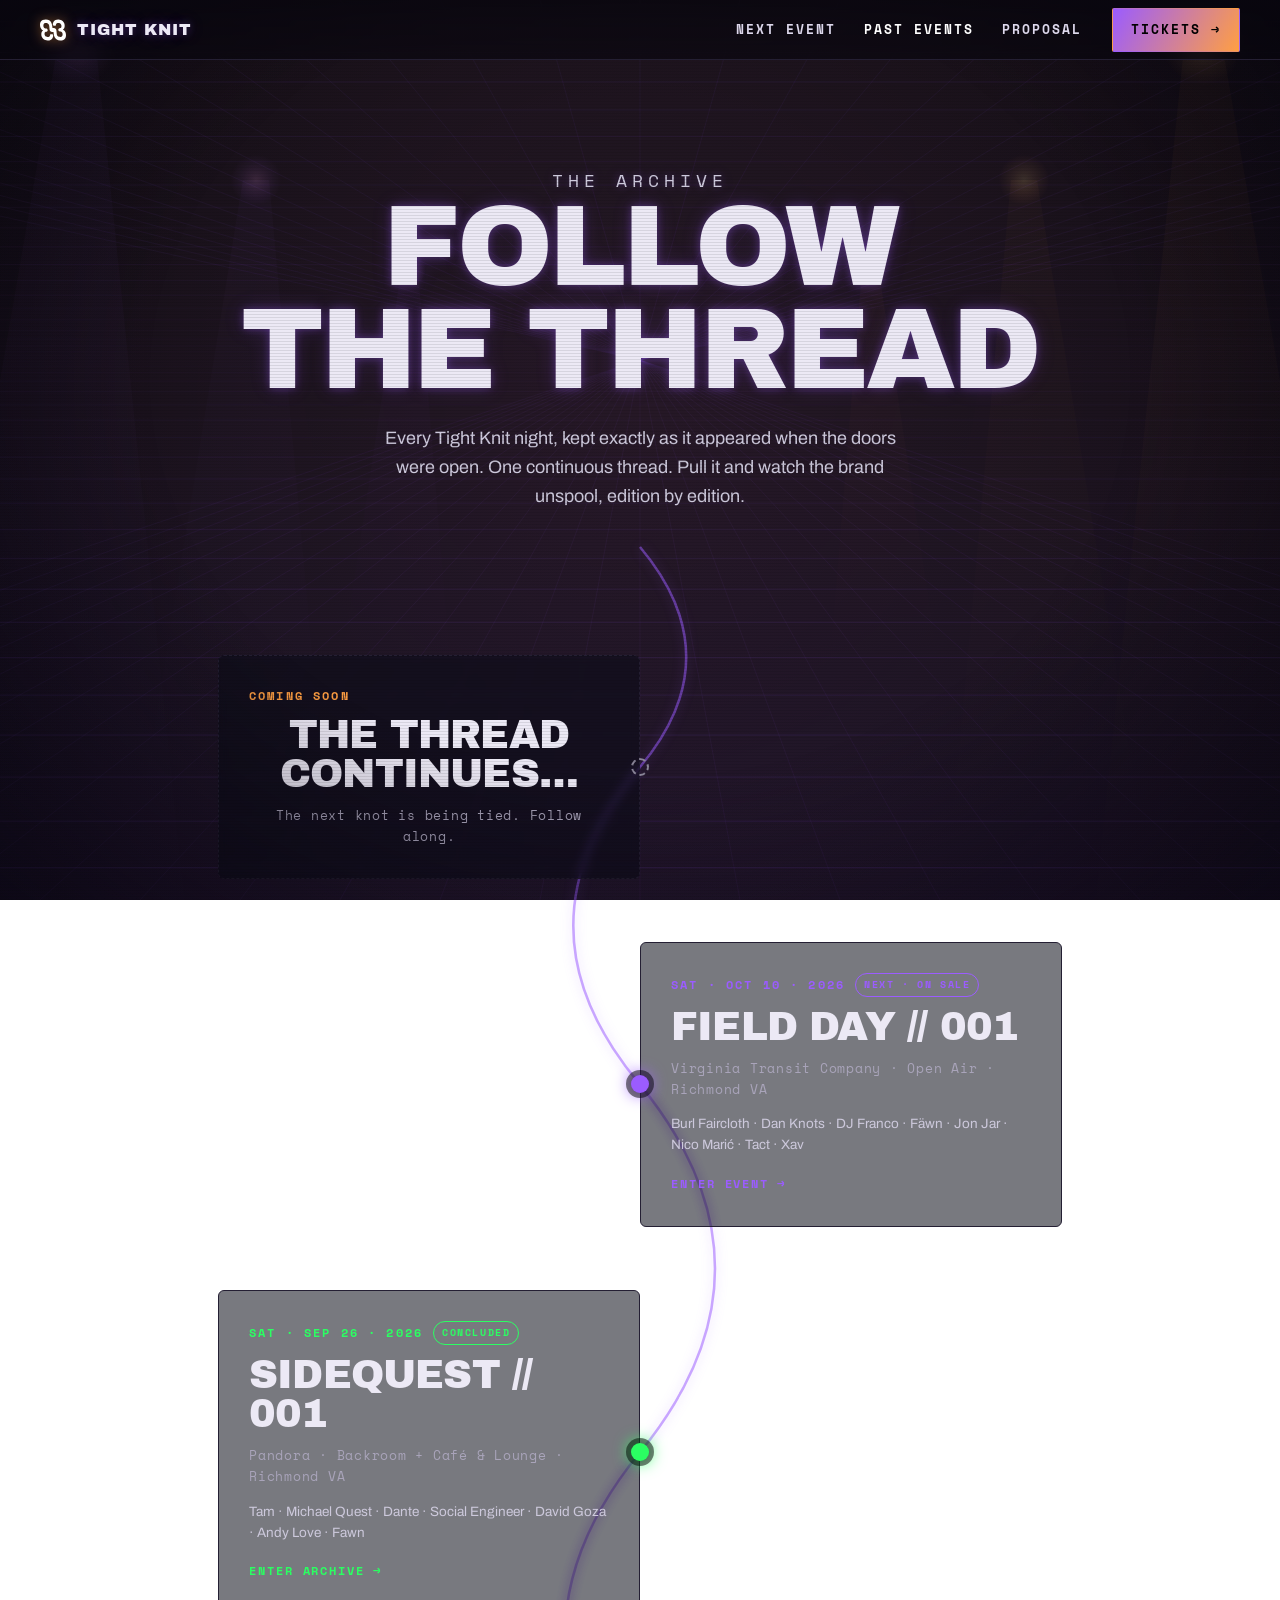
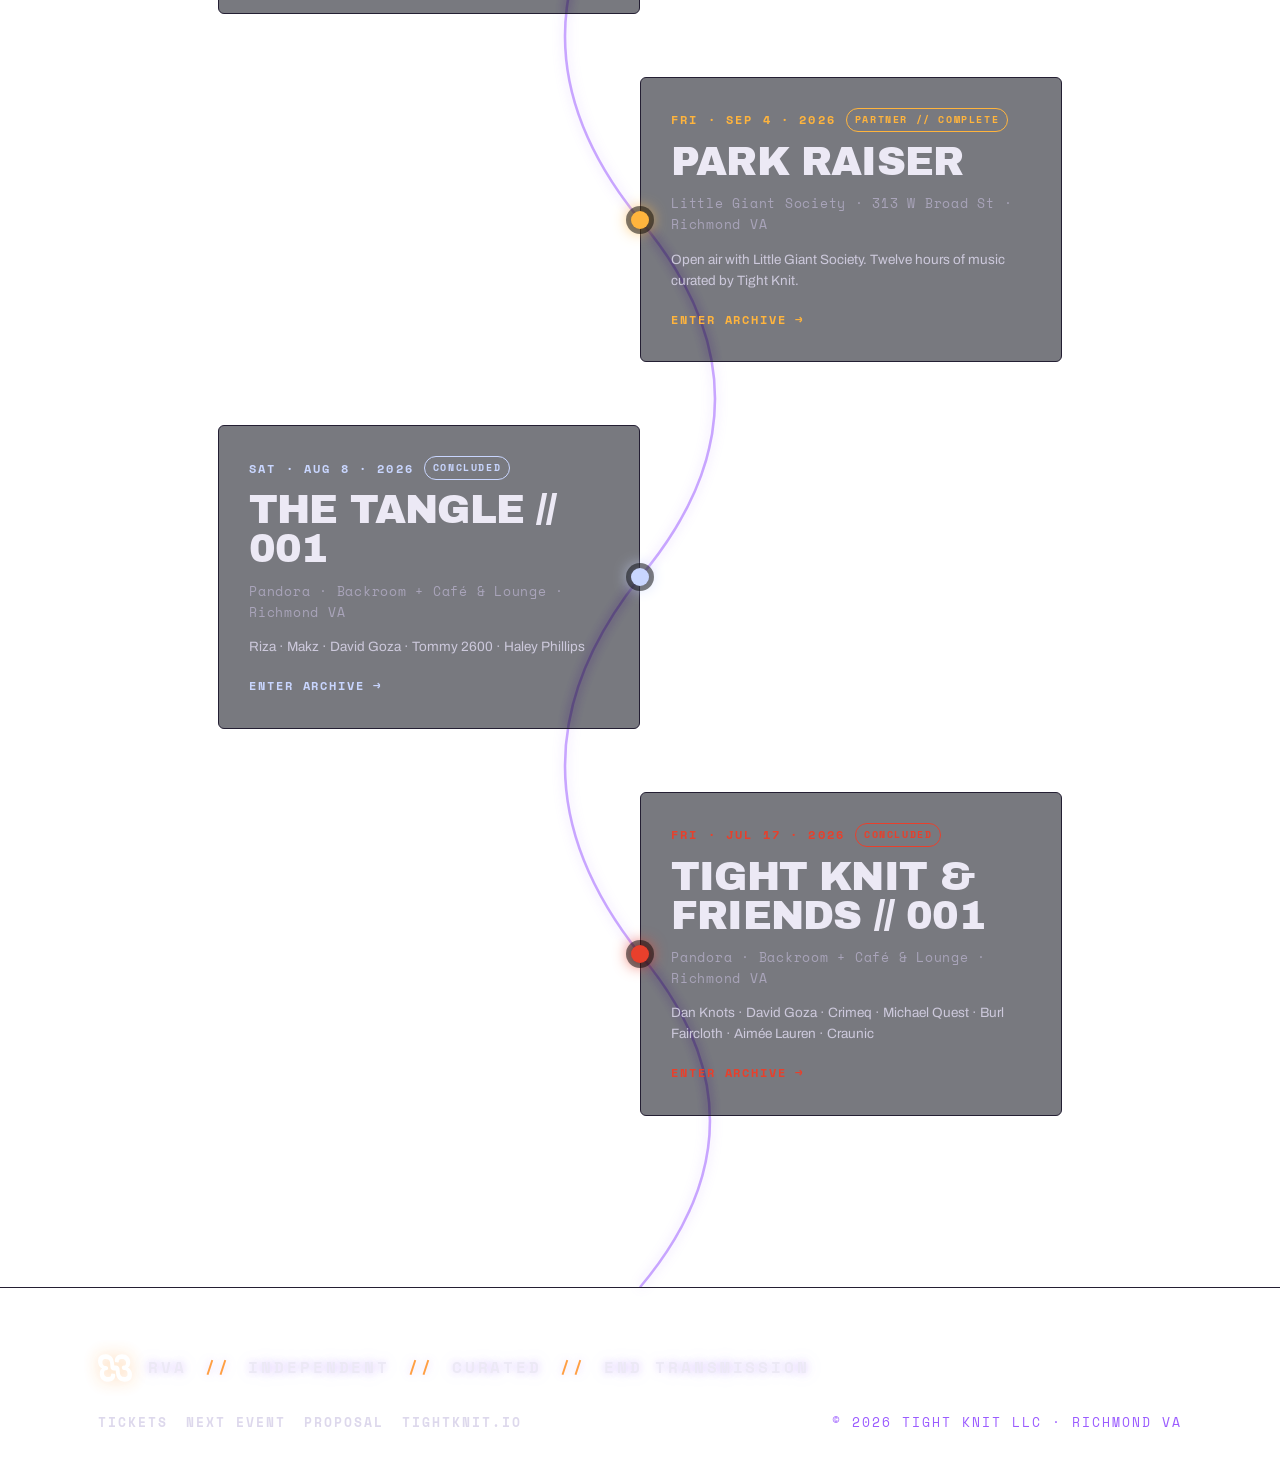
==== commit e266f58a: "v2.5" ====
--- a/past-events.html
+++ b/past-events.html
@@ -26,7 +26,7 @@
     <a class="nav-link" href="proposal.html">Proposal</a>
   </nav>
   <div class="nav-actions">
-    <a class="btn btn-primary btn-sm" href="https://shotgun.live/events/sidequest-001" target="_blank" rel="noopener">Tickets <span class="arrow" aria-hidden="true">→</span></a>
+    <a class="btn btn-primary btn-sm" href="https://shotgun.live/en/events/field-day-001" target="_blank" rel="noopener">Tickets <span class="arrow" aria-hidden="true">→</span></a>
     <button class="nav-toggle" id="navToggle" type="button" aria-label="Open menu" aria-expanded="false" aria-controls="siteNav"><span class="nav-toggle-bars" aria-hidden="true"></span></button>
   </div>
 </header>
@@ -55,19 +55,31 @@
     </div>
 
     <!-- NEXT / current, live event -->
-    <div class="node right" style="--ev:#2bff62">
+    <div class="node right" style="--ev:#9b5cff">
       <span class="knot-dot" aria-hidden="true"></span>
       <a class="card reveal" href="index.html">
-        <div class="when"><span>Sat · Sep 26 · 2026</span> <span class="status">Next · On Sale</span></div>
-        <h3>Sidequest // 001</h3>
-        <div class="meta">Pandora · Backroom + Café &amp; Lounge · Richmond VA</div>
-        <div class="roster">Tam · Michael Quest · Dante · Social Engineer · David Goza · Andy Love · Fawn</div>
+        <div class="when"><span>Sat · Oct 10 · 2026</span> <span class="status">Next · On Sale</span></div>
+        <h3>Field Day // 001</h3>
+        <div class="meta">Virginia Transit Company · Open Air · Richmond VA</div>
+        <div class="roster">Burl Faircloth · Dan Knots · DJ Franco · Fäwn · Jon Jar · Nico Marić · Tact · Xav</div>
         <span class="enter">Enter Event <span class="arrow" aria-hidden="true">→</span></span>
       </a>
     </div>
 
-    <!-- PAST //Park Raiser (partner, Little Giant Society) -->
-    <div class="node" style="--ev:#ffb43d">
+    <!-- PAST // Sidequest -->
+    <div class="node" style="--ev:#2bff62">
+      <span class="knot-dot" aria-hidden="true"></span>
+      <a class="card reveal" href="events/sidequest-001.html">
+        <div class="when"><span>Sat · Sep 26 · 2026</span> <span class="status">Concluded</span></div>
+        <h3>Sidequest // 001</h3>
+        <div class="meta">Pandora · Backroom + Café &amp; Lounge · Richmond VA</div>
+        <div class="roster">Tam · Michael Quest · Dante · Social Engineer · David Goza · Andy Love · Fawn</div>
+        <span class="enter">Enter Archive <span class="arrow" aria-hidden="true">→</span></span>
+      </a>
+    </div>
+
+    <!-- PAST // Park Raiser (partner, Little Giant Society) -->
+    <div class="node right" style="--ev:#ffb43d">
       <span class="knot-dot" aria-hidden="true"></span>
       <a class="card reveal" href="events/park-raiser.html">
         <div class="when"><span>Fri · Sep 4 · 2026</span> <span class="status">Partner // Complete</span></div>
@@ -78,8 +90,8 @@
       </a>
     </div>
 
-    <!-- PAST //The Tangle -->
-    <div class="node right" style="--ev:#c9d6ff">
+    <!-- PAST // The Tangle -->
+    <div class="node" style="--ev:#c9d6ff">
       <span class="knot-dot" aria-hidden="true"></span>
       <a class="card reveal" href="events/tangle-001.html">
         <div class="when"><span>Sat · Aug 8 · 2026</span> <span class="status">Concluded</span></div>
@@ -90,8 +102,8 @@
       </a>
     </div>
 
-    <!-- PAST //TK & Friends -->
-    <div class="node" style="--ev:#e8402c">
+    <!-- PAST // TK & Friends -->
+    <div class="node right" style="--ev:#e8402c">
       <span class="knot-dot" aria-hidden="true"></span>
       <a class="card reveal" href="events/tkf-001.html">
         <div class="when"><span>Fri · Jul 17 · 2026</span> <span class="status">Concluded</span></div>
--- a/home.css
+++ b/home.css
@@ -1,14 +1,47 @@
 /* ============================================================
    TIGHT KNIT · site styles (event landing · archive · timeline)
    Palette is variable-driven. Default = the CURRENT on-sale event
-   (Sidequest // 001, vivid green). Body theme classes restore an
-   archived event's original palette:
+   (Field Day // 001, day→night green + sun orange). Body theme
+   classes restore an archived event's original palette:
+     .theme-green → Sidequest // 001 (vivid green)
      .theme-blue  → The Tangle // 001 (ice blue)
      .theme-warm  → Tight Knit & Friends // 001 (red)
+     .theme-amber → Park Raiser (amber)
    ============================================================ */
 
 :root {
-  /* --- current event palette: SIDEQUEST // 001 (vivid green) --- */
+  /* --- current event palette: FIELD DAY // 001 (UV purple + sun orange) --- */
+  --accent: #9b5cff;
+  --accent-rgb: 155, 92, 255;
+  --warm: #ff9f43;
+  --warm-rgb: 255, 159, 67;
+  --head: #ece9f5;
+  --ink: #cdc9dc;
+  --muted: #8a8598;
+  --muted-bright: #a9a4ba;
+  --txt-bright: #ddd8ec;
+  --line: #241f33;
+  --bg-raise: #100b1a;
+  --accent-dim: rgba(155, 92, 255, 0.15);
+  --knot: #ece9f5;
+  --glow: 0 0 8px rgba(155, 92, 255, 0.32), 0 0 20px rgba(155, 92, 255, 0.18);
+  --bg-grad: linear-gradient(180deg, #080710 0%, #0a0814 46%, #0f0b1e 82%, #140d26 100%);
+  --vignette-col: rgba(6, 4, 12, 0.6);
+  --veil-btm: rgba(12, 8, 24, 0.5);
+  --chrome-1: rgba(8, 6, 14, 0.79);
+  --chrome-2: rgba(8, 6, 14, 0.63);
+
+  /* --- type --- */
+  --mono: "Space Mono", ui-monospace, SFMono-Regular, Menlo, monospace;
+  --sans: "Archivo", system-ui, -apple-system, sans-serif;
+  --display: "Archivo Black", "Archivo", system-ui, sans-serif;
+  --nav-h: 60px;
+  --ease: cubic-bezier(0.22, 1, 0.36, 1);
+  --maxw: 1180px;
+}
+
+/* --- archived event palette: SIDEQUEST // 001 (vivid green) --- */
+.theme-green {
   --accent: #2bff62;
   --accent-rgb: 43, 255, 98;
   --warm: #2bff62;
@@ -28,14 +61,6 @@
   --veil-btm: rgba(6, 22, 14, 0.5);
   --chrome-1: rgba(5, 7, 6, 0.79);
   --chrome-2: rgba(5, 7, 6, 0.63);
-
-  /* --- type --- */
-  --mono: "Space Mono", ui-monospace, SFMono-Regular, Menlo, monospace;
-  --sans: "Archivo", system-ui, -apple-system, sans-serif;
-  --display: "Archivo Black", "Archivo", system-ui, sans-serif;
-  --nav-h: 60px;
-  --ease: cubic-bezier(0.22, 1, 0.36, 1);
-  --maxw: 1180px;
 }
 
 /* --- archived event palette: THE TANGLE // 001 (ice blue) --- */
@@ -281,6 +306,19 @@
   background: linear-gradient(180deg, rgba(0,0,0,0.5) 0%, rgba(0,0,0,0.42) 60%, var(--veil-btm) 100%);
   pointer-events: none;
 }
+/* day/night field scene: keep the picture legible but let it show —
+   darken behind the left-aligned lockup, reveal the sky + sun on the right */
+.hero.fieldday .hero-veil {
+  background:
+    linear-gradient(97deg, rgba(6,4,12,0.86) 0%, rgba(6,4,12,0.66) 34%, rgba(6,4,12,0.26) 66%, rgba(6,4,12,0.06) 100%),
+    linear-gradient(180deg, rgba(0,0,0,0.12) 0%, rgba(0,0,0,0.08) 55%, rgba(10,8,22,0.5) 100%);
+}
+@media (max-width: 640px) {
+  .hero.fieldday .hero-veil {
+    background:
+      linear-gradient(180deg, rgba(6,4,12,0.4) 0%, rgba(6,4,12,0.58) 46%, rgba(6,4,12,0.84) 100%);
+  }
+}
 /* animated Tangle knot centerpiece (Tangle event only) */
 .hero-knot {
   position: absolute; z-index: 2;
@@ -364,6 +402,9 @@
 
 /* ---------- lineup ---------- */
 .rooms { display: grid; grid-template-columns: 1fr 1fr; gap: clamp(20px, 4vw, 56px); }
+/* single-stage bill fills the width with a two-column name grid */
+.rooms.single { grid-template-columns: 1fr; }
+.rooms.single .lineup { display: grid; grid-template-columns: 1fr 1fr; column-gap: clamp(28px, 5vw, 72px); }
 .room { position: relative; }
 .room-tag {
   display: flex; align-items: center; gap: clamp(12px, 1.6vw, 18px);
@@ -424,6 +465,13 @@
   letter-spacing: 0.04em;
   color: var(--warm);
   margin-left: 0.5em;
+}
+.room-note {
+  margin-top: 18px;
+  font-family: var(--mono);
+  font-size: clamp(12px, 1.4vw, 14px);
+  letter-spacing: 0.04em;
+  color: var(--muted-bright);
 }
 
 /* icon-only SoundCloud / Instagram preview button */
@@ -458,6 +506,22 @@
 
 /* ---------- details ---------- */
 .details { display: grid; grid-template-columns: repeat(3, 1fr); gap: clamp(20px, 3vw, 40px); }
+.details.four { grid-template-columns: repeat(4, 1fr); }
+
+/* "In The Field" amenities: number + station heading + description */
+.field-grid { display: grid; grid-template-columns: 1fr 1fr; gap: clamp(22px, 3vw, 40px) clamp(28px, 5vw, 72px); }
+.field-item { display: flex; gap: clamp(14px, 2vw, 22px); align-items: flex-start; padding-top: 20px; border-top: 1px solid var(--line); }
+.field-item .fnum {
+  flex-shrink: 0;
+  font-family: var(--display); font-size: clamp(26px, 3.2vw, 38px); line-height: 0.9;
+  color: var(--warm); text-shadow: var(--glow);
+}
+.field-item .fname {
+  font-family: var(--display); font-weight: 400;
+  font-size: clamp(21px, 2.6vw, 30px); line-height: 1.02; letter-spacing: -0.01em;
+  text-transform: uppercase; color: var(--head); margin-bottom: 10px;
+}
+.field-item .fdesc { font-size: clamp(13px, 1.45vw, 15px); line-height: 1.55; color: var(--muted-bright); max-width: 42ch; }
 .detail .k {
   font-family: var(--mono);
   font-size: 12px; font-weight: 700; letter-spacing: 0.24em;
@@ -612,8 +676,11 @@
 }
 @media (max-width: 860px) {
   .rooms { grid-template-columns: 1fr; gap: 40px; }
+  .rooms.single .lineup { grid-template-columns: 1fr; }
   .teaser { grid-template-columns: 1fr; }
   .details { grid-template-columns: 1fr; gap: 26px; }
+  .details.four { grid-template-columns: 1fr 1fr; }
+  .field-grid { grid-template-columns: 1fr; }
   /* timeline collapses to a single left rail */
   .node, .node.right { grid-template-columns: 1fr; }
   .node .card, .node.right .card { grid-column: 1; margin-left: 34px; }
